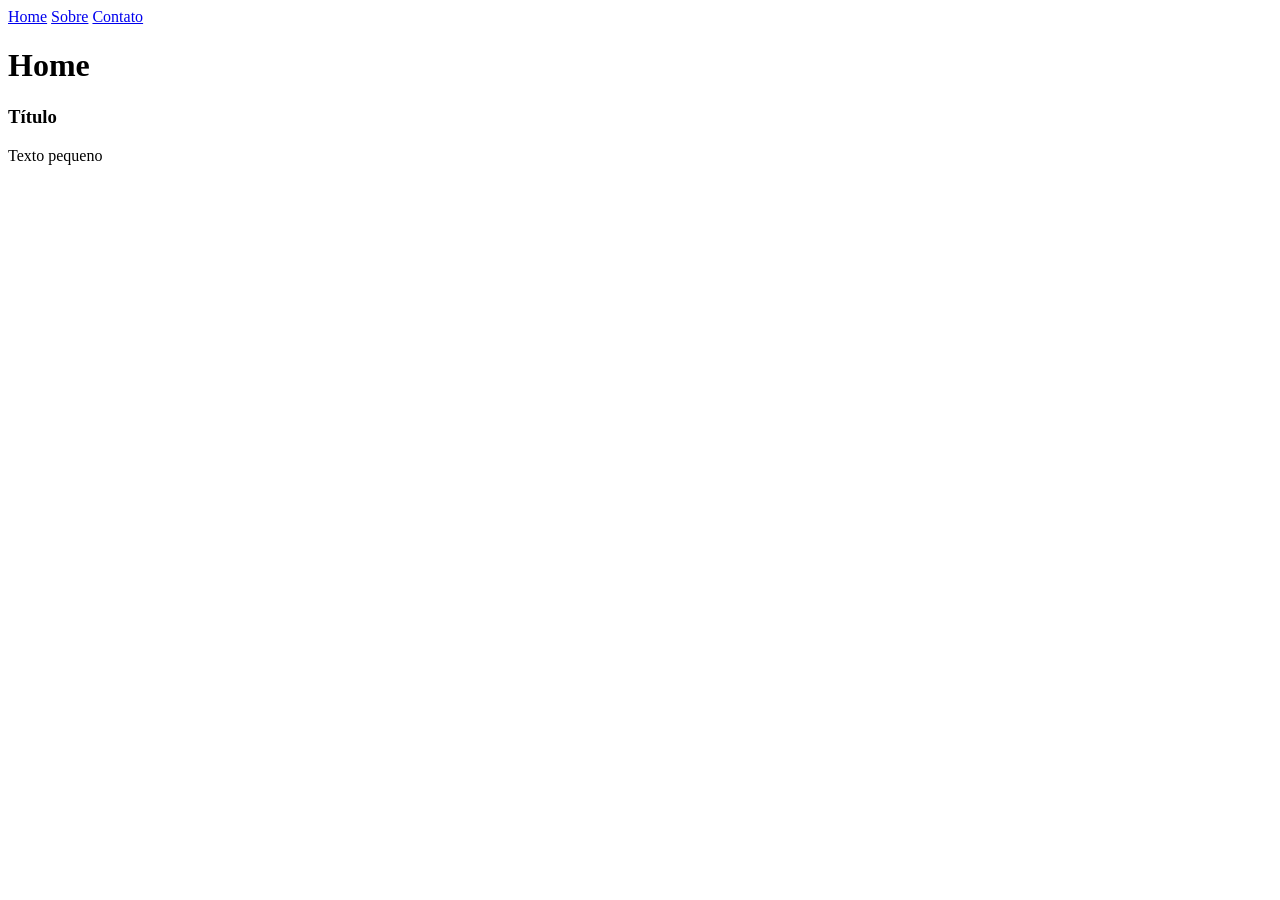
==== index.html @ f8c83ea0 "primeiro commit - SPA router + include" ====
<!DOCTYPE html>
<html>
<head>
    <title>SPA simples</title>
</head>
<body>

<!-- includes fixos (header/footer/etc) -->
<div include="./assets/components/header.html"></div>

<!-- onde as páginas vão aparecer -->
<div id="app"></div>

<script src="app.js"></script>

</body>
</html>
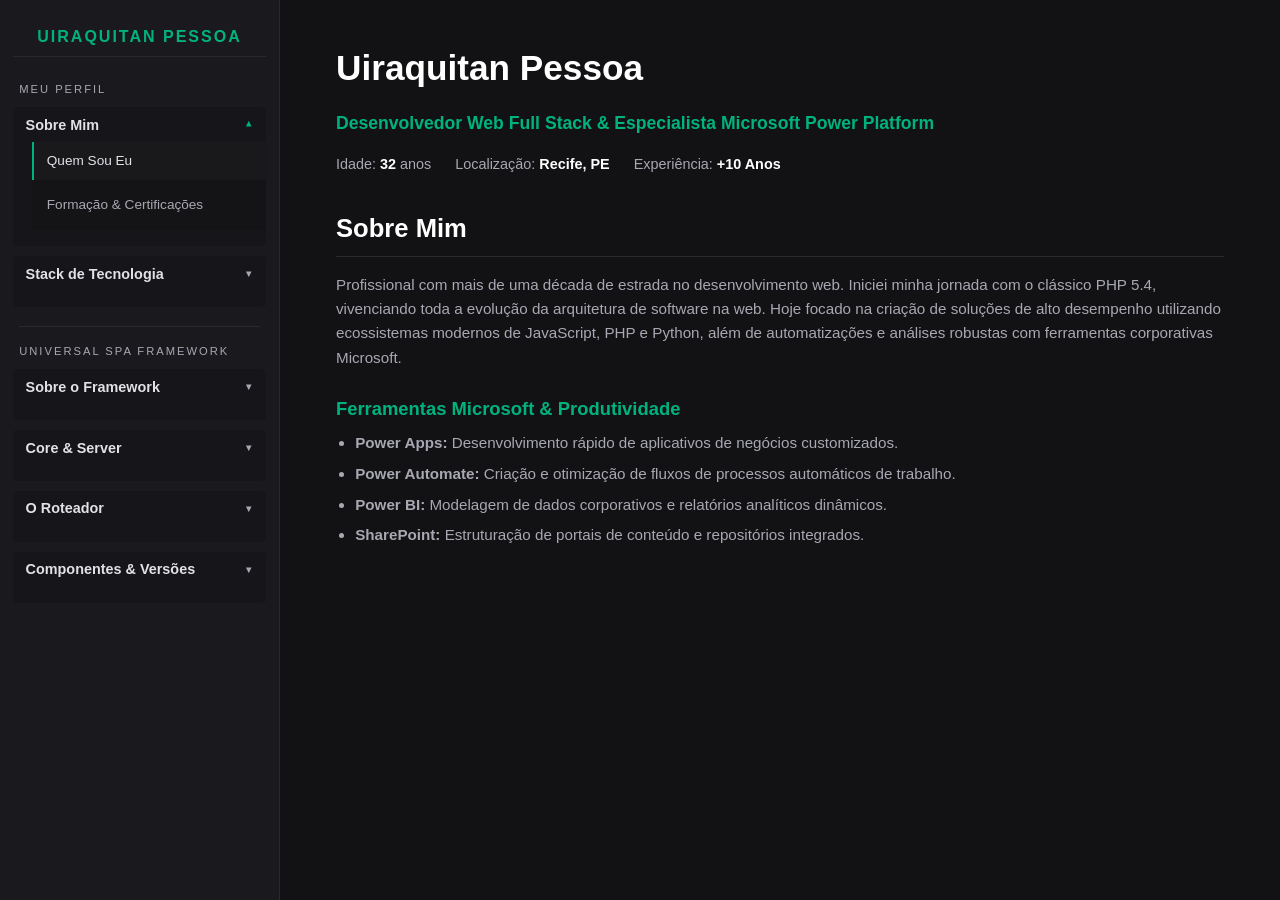
==== commit f412b620: "modificando projeto para ler script module e minificado, e separando as rotas em arquivos diferente" ====
--- a/index.html
+++ b/index.html
@@ -1,17 +1,30 @@
 <!DOCTYPE html>
-<html>
+<html lang="pt-br">
+
 <head>
+    <meta charset="UTF-8">
+    <meta name="viewport" content="width=device-width, initial-scale=1.0">
     <title>SPA simples</title>
+
+    <link rel="stylesheet" href="./assets/css/style.css">
+    <script>
+        if ('serviceWorker' in navigator) {
+            navigator.serviceWorker.register('/sw.js')
+                .catch(err => console.error("Erro no SW:", err));
+        }
+    </script>
 </head>
+
 <body>
 
-<!-- includes fixos (header/footer/etc) -->
-<div include="./assets/components/header.html"></div>
+    <!-- onde as páginas vão aparecer -->
+    <div id="app"></div>
 
-<!-- onde as páginas vão aparecer -->
-<div id="app"></div>
+    <script src="app.js"></script>
 
-<script src="app.js"></script>
+    <!-- <script type="module" src="./assets/js/script.js" defer></script> -->
+
+    <script src="./assets/js/script.js" defer></script>
 
 </body>
-</html>+
--- a/assets/css/style.css
+++ b/assets/css/style.css
@@ -0,0 +1 @@
+@import url("./imports/style.css");
